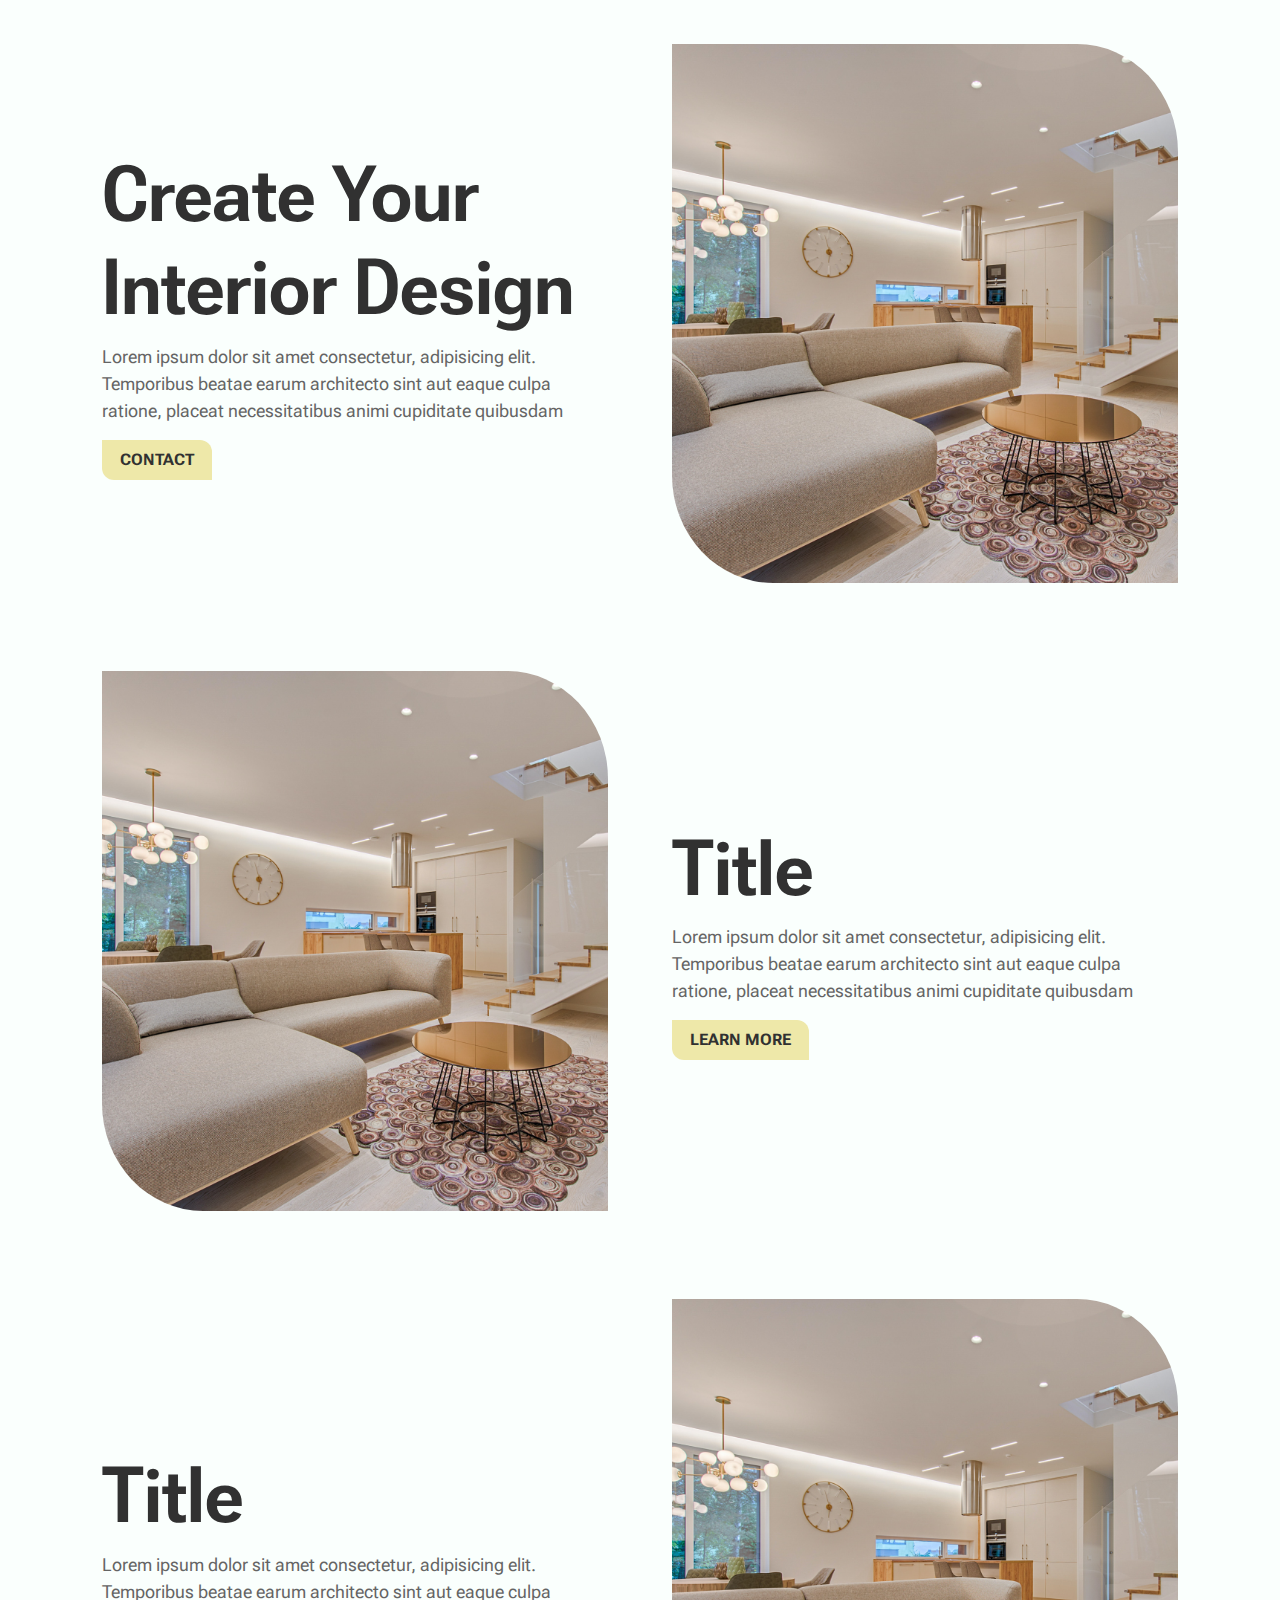
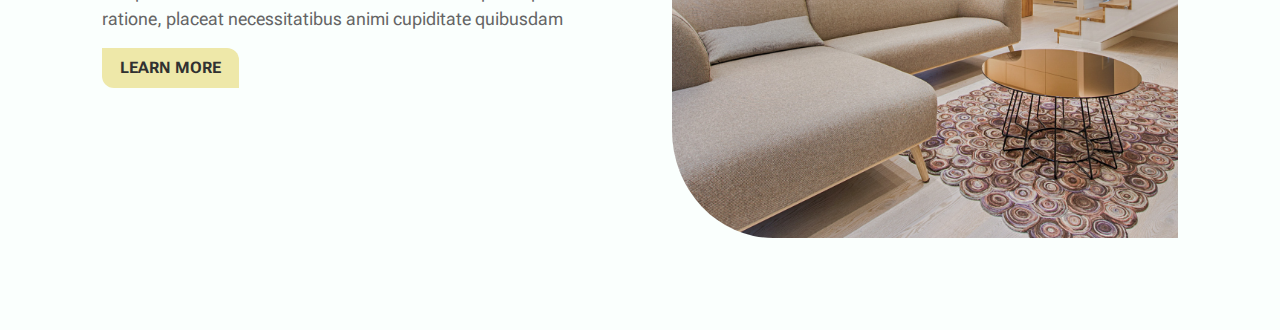
==== index.html @ d5caa7c5 "Responsive design changes, about.html changes" ====
<!DOCTYPE html>
<html lang="en">
<head>
    <meta charset="UTF-8">
    <meta name="viewport" content="width=device-width, initial-scale=1.0">
    <title>TM</title>
    <link rel="stylesheet" href="https://cdn.jsdelivr.net/npm/bootstrap@5.3.3/dist/css/bootstrap.min.css">
    <link rel="preconnect" href="https://fonts.googleapis.com">
    <link rel="preconnect" href="https://fonts.gstatic.com" crossorigin>
    <link href="https://fonts.googleapis.com/css2?family=Roboto+Flex:opsz,wght@8..144,100..1000&family=Ysabeau+SC:wght@1..1000&display=swap" rel="stylesheet">
    <link rel="stylesheet" href="style.css">
    <script src="https://code.jquery.com/jquery-3.7.1.js" integrity="sha256-eKhayi8LEQwp4NKxN+CfCh+3qOVUtJn3QNZ0TciWLP4=" crossorigin="anonymous"></script>
    <script> 
        $(function(){
          $("#header").load("header.html"); 
          $("#footer").load("footer.html"); 
        });
    </script> 
</head>
<body>
    <header id="header" class="stick"></header>

    <main id="main-container">
        <div class="container py-4">
            <div class="row mb-5 justify-content-center align-items-center">
                <div class="col-md d-flex">
                    <div class="content content-text">
                        <h1>Create Your Interior Design</h1>
                        <p>Lorem ipsum dolor sit amet consectetur, adipisicing elit. Temporibus beatae earum architecto sint aut eaque culpa ratione, placeat necessitatibus animi cupiditate quibusdam</p>
                        <a class="cbtn cbtn-contact" href="#" role="button">Contact</a>
                    </div>
                </div>
                <div class="col-sm-8 col-md-6 col-limit">
                    <div class="content content-img">
                        <img src="assets/sample-img.png" alt="">
                    </div>
                </div>
            </div>
            <div class="row flex-row-reverse mb-5 justify-content-center align-items-center">
                <div class="col-md d-flex">
                    <div class="content content-text">
                        <h1>Title</h1>
                        <p>Lorem ipsum dolor sit amet consectetur, adipisicing elit. Temporibus beatae earum architecto sint aut eaque culpa ratione, placeat necessitatibus animi cupiditate quibusdam</p>
                        <a class="cbtn cbtn-contact" href="#" role="button">Learn more</a>
                    </div>
                </div>
                <div class="col-sm-8 col-md-6 col-limit">
                    <div class="content content-img">
                        <img src="assets/sample-img.png" alt="">
                    </div>
                </div>
            </div>
            <div class="row mb-5 justify-content-center align-items-center">
                <div class="col-md d-flex">
                    <div class="content content-text">
                        <h1>Title</h1>
                        <p>Lorem ipsum dolor sit amet consectetur, adipisicing elit. Temporibus beatae earum architecto sint aut eaque culpa ratione, placeat necessitatibus animi cupiditate quibusdam</p>
                        <a class="cbtn cbtn-contact" href="#" role="button">Learn more</a>
                    </div>
                </div>
                <div class="col-sm-8 col-md-6 col-limit">
                    <div class="content content-img">
                        <img src="assets/sample-img.png" alt="">
                    </div>
                </div>
            </div>
        </div>
    </main>

    <footer id="footer"></footer>

    <script src="https://cdn.jsdelivr.net/npm/bootstrap@5.3.3/dist/js/bootstrap.bundle.min.js"></script>
</body>
</html>
---- style.css ----
/* 
#1f6299
#eaf3f1
#fafffd
#eaf3f1
*/
* {
    margin: 0;
    padding: 0;
}

body {
    background-color: #fafffd;
    font-family: "Roboto Flex", sans-serif;
    font-weight: 400;
    color: rgb(49, 49, 49);
}

a {
    text-decoration: none;
}

h1 {
    font-size: 78px;
    font-weight: 600;
}

h2 {
    font-size: 1.5rem;
}

h4 {
    font-weight: bold;
    font-size: 3.7rem;
}

p {
    color: #646464;
    font-size: 18px;
}

span {
    color: #646464;
    font-size: 18px;
}

textarea {
    resize: none;
}

.colors {
    height: 2em;
    width: 200px;
    display: flex;
    position: absolute;
    z-index: -5;
}

.color {
    width: 50px;
}

.font-logo {
    font-family: "Ysabeau SC", sans-serif;
    font-weight: 300;
    color: black;
    text-transform: uppercase;
    font-size: 24px;
}

.font {
    font-family: "Roboto Flex", sans-serif;
    font-weight: 400;
    font-variation-settings:
        "slnt" 0,
        "wdth" 100,
        "GRAD" 0,
        "XOPQ" 96,
        "XTRA" 468,
        "YOPQ" 79,
        "YTAS" 750,
        "YTDE" -203,
        "YTFI" 738,
        "YTLC" 514,
        "YTUC" 712;
}

#nav-top {
    background-color: rgba(250, 255, 253, 0.8);
    backdrop-filter: blur(5px);
    border-bottom: 1px solid #1f6299;
    position: sticky;
    top: 0;
    padding: 20px 50px;
    box-shadow: 0 0 8px rgba(0,0,0,0.3);
    z-index: 5000;
}

.stick {
    position: sticky;
    top: 0;
    z-index: 5000;
}

.nav-menu {
    list-style: none;
    text-transform: uppercase;
}

#nav-menu a {
    color: rgb(49, 49, 49);
    padding: 8px;
}

.btn-outline-custom {
    display: none;
    --bs-btn-color: #eee8a9;
    --bs-btn-border-color: #eee8a9;
    --bs-btn-hover-color: #fff;
    --bs-btn-hover-bg: #eee8a9;
    --bs-btn-hover-border-color: #eee8a9;
    --bs-btn-focus-shadow-rgb: 13,110,253;
    --bs-btn-active-color: #fff;
    --bs-btn-active-bg: #eee8a9;
    --bs-btn-active-border-color: #eee8a9;
    --bs-btn-active-shadow: inset 0 3px 5px rgba(0, 0, 0, 0.125);
    --bs-btn-disabled-color: #eee8a9;
    --bs-btn-disabled-bg: transparent;
    --bs-btn-disabled-border-color: #eee8a9;
    --bs-gradient: none;
}

.brand-img {
    width: 40px;
    height: 40px;
}

.cbtn {
    text-transform: uppercase;
    color: white;
}

.cbtn-signup {
    border-top-right-radius: 12px;
    border-bottom-left-radius: 12px;
    background-color: #1f6299;
    font-size: 18px;
}

.cbtn-contact {
    padding: 8px 18px;
    border-top-right-radius: 12px;
    border-bottom-left-radius: 12px;
    background-color: #eee8a9;
    font-size: 16px;
    min-width: 80px;
    color: rgb(49, 49, 49);
    font-weight: bold;
    align-self: flex-start;
}

.blueprint {
    /* border: 1px solid #447faf;
    background: url(assets/bp-2.png);
    background-size: cover; */
    border-top-right-radius: 12px;
    border-bottom-left-radius: 12px;
    padding: 6px 10px;
    background:  linear-gradient(#447faf 1px, transparent 1px), linear-gradient(to right, #447faf 1px, #1f6299 1px);
    background-size: 15px 15px;
}

#main-container {
    min-height: 700px;
}

.content {
    padding: 20px;
}

.content-text {
    display: flex;
    flex-direction: column;
    justify-content: center;
}

.content-img img {
    width: 100%;
    height: 100%;
    border-top-right-radius: 20%;
    border-bottom-left-radius: 20%;
}

#bot-container {
    background-color: rgb(250, 255, 253);
    border-top: 1px solid #1f6299;
}

#copyright {
    padding: 0.6rem;
    border-top: 1px solid #1f6299;
    text-align: center;
}
#copyright p {
    margin-bottom: 0px;
}
.text-left {
    font-size: 16px;
}
.text-center {
    text-align: center;
}

.nav a {
    color: #646464;
}

.soc-img {
    width: 40px;
    filter: grayscale();
    transition: filter 0.3s ease-in-out;
}

.soc-img:hover {
    filter: none;
}

.section {
    background-color: #eaf3f1;
}

.cont-pad {
    padding-top: 80px;
}

.contact-bg {
    background-color: #eee8a9;
    border-top-right-radius: 2vw;
    border-bottom-left-radius: 2vw;
    height: 100%;
    width: 100%;
    display: flex;
    flex-direction: column;
    justify-content: center;
    padding: 2rem 3rem;
}

.py-c {
    padding: 50px 0;
}

.col-limit {
    max-width: 100%;
}

.list-group-item {
    border: none;
    background: none;
    color: #646464;
}

.list-title {
    font-weight: bold;
    color: black;
}

.list-group {
    border: 1px solid #eee8a9;
}

#btn-contact {
    padding: 1rem;
    border: 1px solid #eee8a9;
    border-radius: 0.375rem;
}

#btn-contact p {
    font-size: 0.8rem;
}

@media (max-width: 390px) {
    h1 {
        font-size: 20px;
    }
    p {
        font-size: 12px;
    }
    .col-limit {
        max-width: 80%;
    }
    h4 {
        font-size: 2rem;
    }
}
@media (min-width: 391px) and (max-width: 575px) {
    h1 {
        font-size: 26px;
    }
    p {
        font-size: 13px;
    }
    .col-limit {
        max-width: 70%;
    }
    h4 {
        font-size: 2.2rem;
    }
}
@media (min-width: 576px) and (max-width: 767px) {
    h1 {
        font-size: 28px;
    }
    p {
        font-size: 14px;
    }
    h4 {
        font-size: 3.5rem;
    }
}
@media (min-width: 768px) and (max-width: 991px) {
    h1 {
        font-size: 30px;
    }
    p {
        font-size: 16px;
    }
    .contact-bg {
        padding: 1rem 3rem;
    }
    .contact-bg h3 {
        font-size: 1.5rem;
    }
    .contact-bg span {
        font-size: 1rem;
    }
}
@media (min-width: 992px) and (max-width: 1199px) {
    h1 {
        font-size: 40px;
    }
}
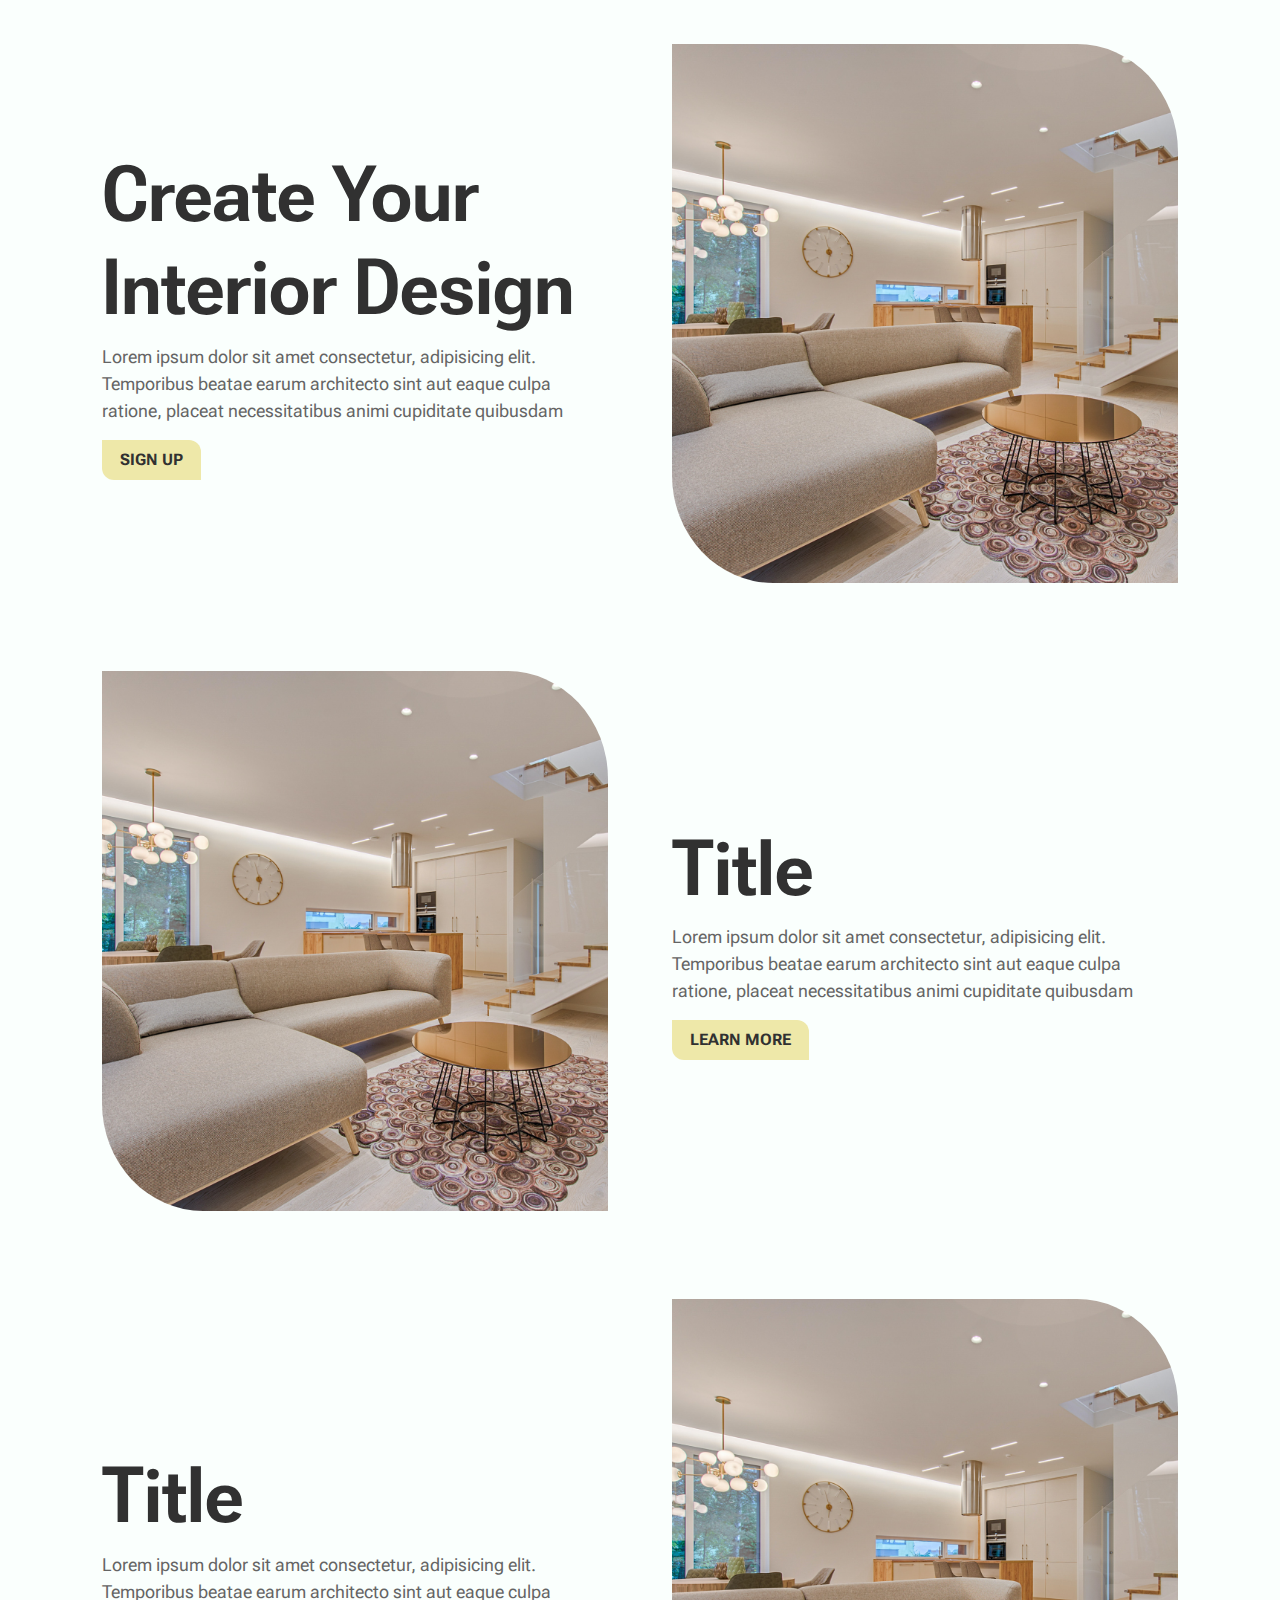
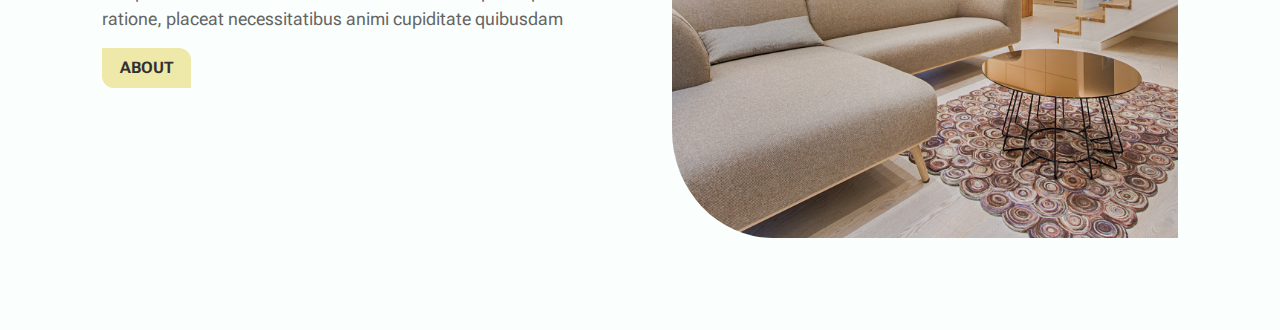
==== commit 4795afd9: "site changes" ====
--- a/index.html
+++ b/index.html
@@ -27,7 +27,7 @@
                     <div class="content content-text">
                         <h1>Create Your Interior Design</h1>
                         <p>Lorem ipsum dolor sit amet consectetur, adipisicing elit. Temporibus beatae earum architecto sint aut eaque culpa ratione, placeat necessitatibus animi cupiditate quibusdam</p>
-                        <a class="cbtn cbtn-contact" href="#" role="button">Contact</a>
+                        <a class="cbtn cbtn-contact" href="#" role="button">Sign up</a>
                     </div>
                 </div>
                 <div class="col-sm-8 col-md-6 col-limit">
@@ -55,7 +55,7 @@
                     <div class="content content-text">
                         <h1>Title</h1>
                         <p>Lorem ipsum dolor sit amet consectetur, adipisicing elit. Temporibus beatae earum architecto sint aut eaque culpa ratione, placeat necessitatibus animi cupiditate quibusdam</p>
-                        <a class="cbtn cbtn-contact" href="#" role="button">Learn more</a>
+                        <a class="cbtn cbtn-contact" href="#" role="button">About</a>
                     </div>
                 </div>
                 <div class="col-sm-8 col-md-6 col-limit">
--- a/style.css
+++ b/style.css
@@ -138,6 +138,7 @@
 .cbtn {
     text-transform: uppercase;
     color: white;
+    border: none;
 }
 
 .cbtn-signup {
@@ -204,9 +205,6 @@
 #copyright p {
     margin-bottom: 0px;
 }
-.text-left {
-    font-size: 16px;
-}
 .text-center {
     text-align: center;
 }
@@ -257,6 +255,11 @@
     border: none;
     background: none;
     color: #646464;
+    transition: all;
+}
+
+.list-group-item-action:hover {
+    font-weight: bold;
 }
 
 .list-title {
@@ -284,12 +287,13 @@
     }
     p {
         font-size: 12px;
+        margin-bottom: 0.2rem;
     }
     .col-limit {
         max-width: 80%;
     }
     h4 {
-        font-size: 2rem;
+        font-size: 1.8rem;
     }
 }
 @media (min-width: 391px) and (max-width: 575px) {
@@ -298,6 +302,7 @@
     }
     p {
         font-size: 13px;
+        margin-bottom: 0.4rem;
     }
     .col-limit {
         max-width: 70%;
@@ -314,7 +319,7 @@
         font-size: 14px;
     }
     h4 {
-        font-size: 3.5rem;
+        font-size: 3.2rem;
     }
 }
 @media (min-width: 768px) and (max-width: 991px) {
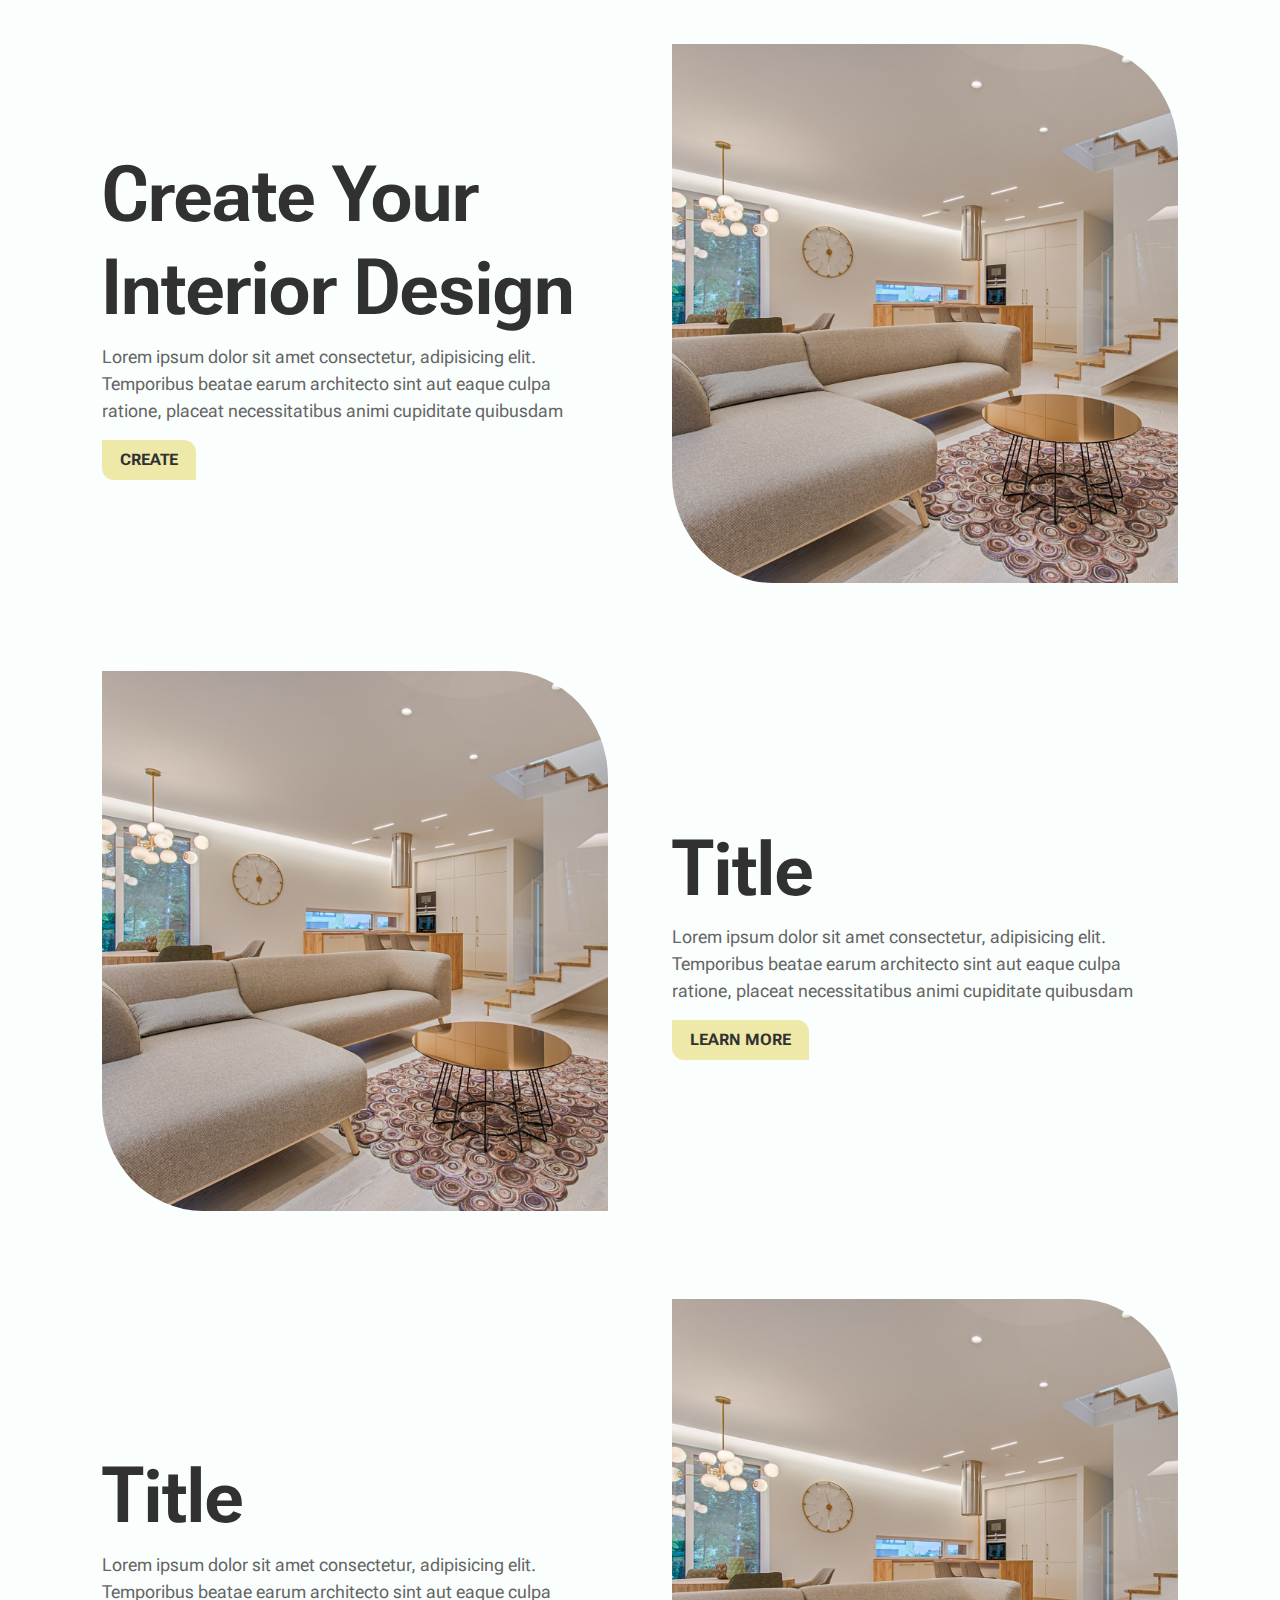
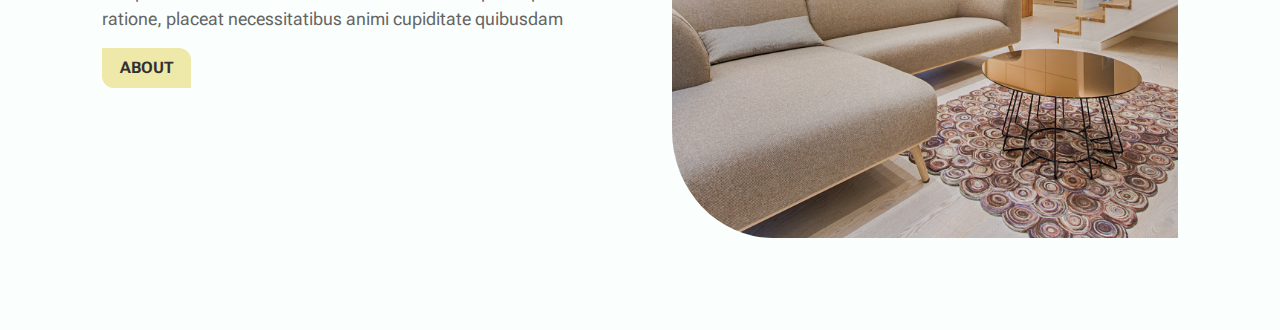
==== commit 75a520bd: "Website Changes" ====
--- a/index.html
+++ b/index.html
@@ -14,11 +14,13 @@
         $(function(){
           $("#header").load("header.html"); 
           $("#footer").load("footer.html"); 
+          $("#signup").load("signup.html"); 
         });
     </script> 
 </head>
 <body>
-    <header id="header" class="stick"></header>
+    <header id="header"></header>
+    <div id="signup"></div>
 
     <main id="main-container">
         <div class="container py-4">
@@ -27,7 +29,7 @@
                     <div class="content content-text">
                         <h1>Create Your Interior Design</h1>
                         <p>Lorem ipsum dolor sit amet consectetur, adipisicing elit. Temporibus beatae earum architecto sint aut eaque culpa ratione, placeat necessitatibus animi cupiditate quibusdam</p>
-                        <a class="cbtn cbtn-contact" href="#" role="button">Sign up</a>
+                        <a class="cbtn cbtn-contact" href="#" role="button">Create</a>
                     </div>
                 </div>
                 <div class="col-sm-8 col-md-6 col-limit">
--- a/style.css
+++ b/style.css
@@ -1,346 +1,458 @@
-/* 
-#1f6299
-#eaf3f1
-#fafffd
-#eaf3f1
-*/
-* {
-    margin: 0;
-    padding: 0;
-}
-
+/* *#1f6299
+ * *#eaf3f1
+ * *#fafffd
+ * *#eee8a9 */
 body {
-    background-color: #fafffd;
-    font-family: "Roboto Flex", sans-serif;
-    font-weight: 400;
-    color: rgb(49, 49, 49);
+  background-color: #fafffd;
+  font-family: "Roboto Flex", sans-serif;
+  font-weight: 400;
+  color: #313131;
 }
 
 a {
-    text-decoration: none;
+  text-decoration: none;
 }
 
 h1 {
-    font-size: 78px;
-    font-weight: 600;
+  font-size: 78px;
+  font-weight: 600;
 }
 
 h2 {
+  font-size: 1.5rem;
+}
+
+h4 {
+  font-weight: bold;
+  font-size: 3.7rem;
+}
+
+h5 {
+  font-weight: bold;
+}
+
+p, span {
+  color: #646464;
+  font-size: 18px;
+}
+
+textarea {
+  resize: none;
+}
+
+button {
+  padding-block: 0;
+  padding-inline: 0;
+}
+
+.font-logo {
+  font-family: "Ysabeau SC", sans-serif;
+  font-weight: 300;
+  color: black;
+  text-transform: uppercase;
+  font-size: 24px;
+}
+
+.font {
+  font-family: "Roboto Flex", sans-serif;
+  font-weight: 400;
+  font-variation-settings: "slnt" 0, "wdth" 100, "GRAD" 0, "XOPQ" 96, "XTRA" 468, "YOPQ" 79, "YTAS" 750, "YTDE" -203, "YTFI" 738, "YTLC" 514, "YTUC" 712;
+}
+
+#nav-top {
+  background-color: rgba(250, 255, 253, 0.8);
+  -webkit-backdrop-filter: blur(5px);
+          backdrop-filter: blur(5px);
+  border-bottom: 1px solid #1f6299;
+  padding: 20px 50px;
+  box-shadow: 0 0 8px rgba(0, 0, 0, 0.3);
+}
+
+#header {
+  position: sticky;
+  top: 0;
+  z-index: 1000;
+}
+
+.nav-menu {
+  text-transform: uppercase;
+}
+
+.btn-outline-custom {
+  display: none;
+  --bs-btn-color:#eee8a9;
+  --bs-btn-border-color:#eee8a9;
+  --bs-btn-hover-color:#fff;
+  --bs-btn-hover-bg:#eee8a9;
+  --bs-btn-hover-border-color:#eee8a9;
+  --bs-btn-focus-shadow-rgb:13,110,253;
+  --bs-btn-active-color:#fff;
+  --bs-btn-active-bg:#eee8a9;
+  --bs-btn-active-border-color:#eee8a9;
+  --bs-btn-active-shadow:inset 0 3px 5px rgba(0, 0, 0, 0.125);
+  --bs-btn-disabled-color:#eee8a9;
+  --bs-btn-disabled-bg:transparent;
+  --bs-btn-disabled-border-color:#eee8a9;
+  --bs-gradient:none;
+}
+
+.brand-img {
+  width: 40px;
+  height: 40px;
+}
+
+.cbtn {
+  text-transform: uppercase;
+  color: white;
+  border: none;
+}
+
+.blueprint {
+  /* border: 1px solid #447faf;
+  * *background: url(assets/bp-2.png);
+  * *background-size: cover; */
+  border-top-right-radius: 12px;
+  border-bottom-left-radius: 12px;
+  padding: 6px 10px;
+  background: linear-gradient(#447faf 1px, transparent 1px), linear-gradient(to right, #447faf 1px, #1f6299 1px);
+  background-size: 15px 15px;
+}
+
+.cbtn-signup {
+  border-top-right-radius: 12px;
+  border-bottom-left-radius: 12px;
+  font-size: 18px;
+}
+
+.cbtn-contact {
+  padding: 8px 18px;
+  border-top-right-radius: 12px;
+  border-bottom-left-radius: 12px;
+  background-color: #eee8a9;
+  font-size: 16px;
+  min-width: 80px;
+  color: #313131;
+  font-weight: bold;
+  align-self: flex-start;
+}
+
+#main-container {
+  min-height: 700px;
+}
+
+.content {
+  padding: 20px;
+}
+
+.content-text {
+  display: flex;
+  flex-direction: column;
+  justify-content: center;
+}
+
+.content-img img {
+  width: 100%;
+  height: 100%;
+  border-top-right-radius: 20%;
+  border-bottom-left-radius: 20%;
+}
+
+#bot-container {
+  background-color: #fafffd;
+  border-top: 1px solid #1f6299;
+}
+
+#copyright {
+  padding: 0.6rem;
+  border-top: 1px solid #1f6299;
+  text-align: center;
+}
+#copyright p {
+  margin-bottom: 0px;
+}
+
+.text-center {
+  text-align: center;
+}
+
+.nav a {
+  color: #646464;
+}
+
+.soc-img {
+  width: 40px;
+  filter: grayscale(1);
+  transition: filter 0.3s ease-in-out;
+}
+.soc-img:hover {
+  filter: none;
+}
+
+.section {
+  background-color: #eaf3f1;
+}
+
+.cont-pad {
+  padding-top: 80px;
+}
+
+.contact-bg {
+  background-color: #eee8a9;
+  border-top-right-radius: 2vw;
+  border-bottom-left-radius: 2vw;
+  height: 100%;
+  width: 100%;
+  display: flex;
+  flex-direction: column;
+  justify-content: center;
+  padding: 2rem 3rem;
+}
+
+.py-c {
+  padding: 50px 0;
+}
+
+.col-limit {
+  max-width: 100%;
+}
+
+.list-group-item {
+  border: none;
+  background: none;
+  color: #646464;
+  transition: all;
+}
+
+.list-group-item-action:hover {
+  font-weight: bold;
+}
+
+.list-title {
+  font-weight: bold;
+  color: black;
+}
+
+.list-group {
+  border: 1px solid #eee8a9;
+}
+
+#btn-contact {
+  padding: 1rem;
+  border: 1px solid #eee8a9;
+  border-radius: 0.375rem;
+}
+#btn-contact p {
+  font-size: 0.8rem;
+}
+
+.bordered-element {
+  background-color: #fafffd;
+  padding: 1rem;
+  border: 1px solid #eee8a9;
+  border-radius: 0.375rem;
+}
+
+.search-pad {
+  padding: 0;
+  overflow: hidden;
+}
+
+.accordion-item {
+  padding: 0.6rem;
+}
+
+.accordion-button {
+  font-weight: 400;
+  margin-bottom: 10px;
+}
+
+.accordion-button:not(.collapsed)::after {
+  background-image: url("data:image/svg+xml,%3csvg xmlns='http://www.w3.org/2000/svg' viewBox='0 0 16 16' fill='%230c63e4'%3e%3cpath fill-rule='evenodd' d='M1.646 4.646a.5.5 0 0 1 .708 0L8 10.293l5.646-5.647a.5.5 0 0 1 .708.708l-6 6a.5.5 0 0 1-.708 0l-6-6a.5.5 0 0 1 0-.708z'/%3e%3c/svg%3e");
+  transform: rotate(-180deg);
+}
+
+.accordion-button::after {
+  flex-shrink: 0;
+  width: 1.25rem;
+  height: 1.25rem;
+  margin-left: auto;
+  content: "";
+  background-image: url("data:image/svg+xml,%3csvg xmlns='http://www.w3.org/2000/svg' viewBox='0 0 16 16' fill='%23212529'%3e%3cpath fill-rule='evenodd' d='M1.646 4.646a.5.5 0 0 1 .708 0L8 10.293l5.646-5.647a.5.5 0 0 1 .708.708l-6 6a.5.5 0 0 1-.708 0l-6-6a.5.5 0 0 1 0-.708z'/%3e%3c/svg%3e");
+  background-repeat: no-repeat;
+  background-size: 1.25rem;
+  transition: transform 0.2s ease-in-out;
+}
+
+.check-color {
+  display: flex;
+  align-items: center;
+}
+
+.color {
+  width: 1rem;
+  height: 1rem;
+  border-radius: 0.25em;
+  margin-right: 4px;
+  border: 1px solid black;
+}
+
+.color-pink {
+  background-color: #f0aabb;
+}
+
+.color-purple {
+  background-color: #a64dda;
+}
+
+.color-green {
+  background-color: #45c264;
+}
+
+.color-blue {
+  background-color: #3661f1;
+}
+
+.color-yellow {
+  background-color: #f1ef45;
+}
+
+.input-search {
+  background: #eee8a9;
+}
+
+.form-range::-webkit-slider-runnable-track {
+  background: #eee8a9;
+}
+
+.form-range::-webkit-slider-thumb {
+  background: #1f6299;
+}
+
+.form-range:focus::-webkit-slider-thumb {
+  box-shadow: none;
+}
+
+.form-control {
+  border: none;
+  border-radius: 0;
+}
+
+.form-control:focus {
+  background: #eee8a9;
+  box-shadow: none;
+}
+
+.fade {
+  transition: opacity 0.05s linear;
+}
+
+.modal {
+  --bs-modal-width: 380px;
+}
+
+.modal-content {
+  border-radius: 0;
+}
+
+.modal-header {
+  border-bottom-color: #eee8a9;
+}
+
+.modal-footer {
+  border-top-color: #eee8a9;
+}
+
+.card-img-top {
+  width: 60%;
+}
+
+.card-footer {
+  padding: 1rem;
+  background: none;
+  border: none;
+}
+
+.card {
+  border-radius: 0;
+  border-color: #eee8a9;
+  background: #fafffd;
+  box-shadow: rgba(99, 99, 99, 0.2) 0px 2px 5px 0px;
+}
+
+.card-serv {
+  transition: transform 0.1s ease-in, z-index;
+}
+
+.card-serv:hover {
+  transform: scale(105%);
+  z-index: 100;
+}
+
+@media (max-width: 575px) {
+  .modal {
+    --bs-modal-margin: 1.75rem;
+  }
+}
+@media (max-width: 390px) {
+  h1 {
+    font-size: 20px;
+  }
+  p {
+    font-size: 12px;
+    margin-bottom: 0.2rem;
+  }
+  .col-limit {
+    max-width: 80%;
+  }
+  h4 {
+    font-size: 1.8rem;
+  }
+}
+@media (min-width: 391px) and (max-width: 575px) {
+  h1 {
+    font-size: 26px;
+  }
+  p {
+    font-size: 13px;
+    margin-bottom: 0.4rem;
+  }
+  .col-limit {
+    max-width: 70%;
+  }
+  h4 {
+    font-size: 2.2rem;
+  }
+}
+@media (min-width: 576px) and (max-width: 767px) {
+  h1 {
+    font-size: 28px;
+  }
+  p {
+    font-size: 14px;
+  }
+  h4 {
+    font-size: 3.2rem;
+  }
+}
+@media (min-width: 768px) and (max-width: 991px) {
+  h1 {
+    font-size: 30px;
+  }
+  p {
+    font-size: 16px;
+  }
+  .contact-bg {
+    padding: 1rem 3rem;
+  }
+  .contact-bg h3 {
     font-size: 1.5rem;
-}
-
-h4 {
-    font-weight: bold;
-    font-size: 3.7rem;
-}
-
-p {
-    color: #646464;
-    font-size: 18px;
-}
-
-span {
-    color: #646464;
-    font-size: 18px;
-}
-
-textarea {
-    resize: none;
-}
-
-.colors {
-    height: 2em;
-    width: 200px;
-    display: flex;
-    position: absolute;
-    z-index: -5;
-}
-
-.color {
-    width: 50px;
-}
-
-.font-logo {
-    font-family: "Ysabeau SC", sans-serif;
-    font-weight: 300;
-    color: black;
-    text-transform: uppercase;
-    font-size: 24px;
-}
-
-.font {
-    font-family: "Roboto Flex", sans-serif;
-    font-weight: 400;
-    font-variation-settings:
-        "slnt" 0,
-        "wdth" 100,
-        "GRAD" 0,
-        "XOPQ" 96,
-        "XTRA" 468,
-        "YOPQ" 79,
-        "YTAS" 750,
-        "YTDE" -203,
-        "YTFI" 738,
-        "YTLC" 514,
-        "YTUC" 712;
-}
-
-#nav-top {
-    background-color: rgba(250, 255, 253, 0.8);
-    backdrop-filter: blur(5px);
-    border-bottom: 1px solid #1f6299;
-    position: sticky;
-    top: 0;
-    padding: 20px 50px;
-    box-shadow: 0 0 8px rgba(0,0,0,0.3);
-    z-index: 5000;
-}
-
-.stick {
-    position: sticky;
-    top: 0;
-    z-index: 5000;
-}
-
-.nav-menu {
-    list-style: none;
-    text-transform: uppercase;
-}
-
-#nav-menu a {
-    color: rgb(49, 49, 49);
-    padding: 8px;
-}
-
-.btn-outline-custom {
-    display: none;
-    --bs-btn-color: #eee8a9;
-    --bs-btn-border-color: #eee8a9;
-    --bs-btn-hover-color: #fff;
-    --bs-btn-hover-bg: #eee8a9;
-    --bs-btn-hover-border-color: #eee8a9;
-    --bs-btn-focus-shadow-rgb: 13,110,253;
-    --bs-btn-active-color: #fff;
-    --bs-btn-active-bg: #eee8a9;
-    --bs-btn-active-border-color: #eee8a9;
-    --bs-btn-active-shadow: inset 0 3px 5px rgba(0, 0, 0, 0.125);
-    --bs-btn-disabled-color: #eee8a9;
-    --bs-btn-disabled-bg: transparent;
-    --bs-btn-disabled-border-color: #eee8a9;
-    --bs-gradient: none;
-}
-
-.brand-img {
-    width: 40px;
-    height: 40px;
-}
-
-.cbtn {
-    text-transform: uppercase;
-    color: white;
-    border: none;
-}
-
-.cbtn-signup {
-    border-top-right-radius: 12px;
-    border-bottom-left-radius: 12px;
-    background-color: #1f6299;
-    font-size: 18px;
-}
-
-.cbtn-contact {
-    padding: 8px 18px;
-    border-top-right-radius: 12px;
-    border-bottom-left-radius: 12px;
-    background-color: #eee8a9;
-    font-size: 16px;
-    min-width: 80px;
-    color: rgb(49, 49, 49);
-    font-weight: bold;
-    align-self: flex-start;
-}
-
-.blueprint {
-    /* border: 1px solid #447faf;
-    background: url(assets/bp-2.png);
-    background-size: cover; */
-    border-top-right-radius: 12px;
-    border-bottom-left-radius: 12px;
-    padding: 6px 10px;
-    background:  linear-gradient(#447faf 1px, transparent 1px), linear-gradient(to right, #447faf 1px, #1f6299 1px);
-    background-size: 15px 15px;
-}
-
-#main-container {
-    min-height: 700px;
-}
-
-.content {
-    padding: 20px;
-}
-
-.content-text {
-    display: flex;
-    flex-direction: column;
-    justify-content: center;
-}
-
-.content-img img {
-    width: 100%;
-    height: 100%;
-    border-top-right-radius: 20%;
-    border-bottom-left-radius: 20%;
-}
-
-#bot-container {
-    background-color: rgb(250, 255, 253);
-    border-top: 1px solid #1f6299;
-}
-
-#copyright {
-    padding: 0.6rem;
-    border-top: 1px solid #1f6299;
-    text-align: center;
-}
-#copyright p {
-    margin-bottom: 0px;
-}
-.text-center {
-    text-align: center;
-}
-
-.nav a {
-    color: #646464;
-}
-
-.soc-img {
-    width: 40px;
-    filter: grayscale();
-    transition: filter 0.3s ease-in-out;
-}
-
-.soc-img:hover {
-    filter: none;
-}
-
-.section {
-    background-color: #eaf3f1;
-}
-
-.cont-pad {
-    padding-top: 80px;
-}
-
-.contact-bg {
-    background-color: #eee8a9;
-    border-top-right-radius: 2vw;
-    border-bottom-left-radius: 2vw;
-    height: 100%;
-    width: 100%;
-    display: flex;
-    flex-direction: column;
-    justify-content: center;
-    padding: 2rem 3rem;
-}
-
-.py-c {
-    padding: 50px 0;
-}
-
-.col-limit {
-    max-width: 100%;
-}
-
-.list-group-item {
-    border: none;
-    background: none;
-    color: #646464;
-    transition: all;
-}
-
-.list-group-item-action:hover {
-    font-weight: bold;
-}
-
-.list-title {
-    font-weight: bold;
-    color: black;
-}
-
-.list-group {
-    border: 1px solid #eee8a9;
-}
-
-#btn-contact {
-    padding: 1rem;
-    border: 1px solid #eee8a9;
-    border-radius: 0.375rem;
-}
-
-#btn-contact p {
-    font-size: 0.8rem;
-}
-
-@media (max-width: 390px) {
-    h1 {
-        font-size: 20px;
-    }
-    p {
-        font-size: 12px;
-        margin-bottom: 0.2rem;
-    }
-    .col-limit {
-        max-width: 80%;
-    }
-    h4 {
-        font-size: 1.8rem;
-    }
-}
-@media (min-width: 391px) and (max-width: 575px) {
-    h1 {
-        font-size: 26px;
-    }
-    p {
-        font-size: 13px;
-        margin-bottom: 0.4rem;
-    }
-    .col-limit {
-        max-width: 70%;
-    }
-    h4 {
-        font-size: 2.2rem;
-    }
-}
-@media (min-width: 576px) and (max-width: 767px) {
-    h1 {
-        font-size: 28px;
-    }
-    p {
-        font-size: 14px;
-    }
-    h4 {
-        font-size: 3.2rem;
-    }
-}
-@media (min-width: 768px) and (max-width: 991px) {
-    h1 {
-        font-size: 30px;
-    }
-    p {
-        font-size: 16px;
-    }
-    .contact-bg {
-        padding: 1rem 3rem;
-    }
-    .contact-bg h3 {
-        font-size: 1.5rem;
-    }
-    .contact-bg span {
-        font-size: 1rem;
-    }
+  }
+  .contact-bg span {
+    font-size: 1rem;
+  }
 }
 @media (min-width: 992px) and (max-width: 1199px) {
-    h1 {
-        font-size: 40px;
-    }
-}+  h1 {
+    font-size: 40px;
+  }
+}/*# sourceMappingURL=style.css.map */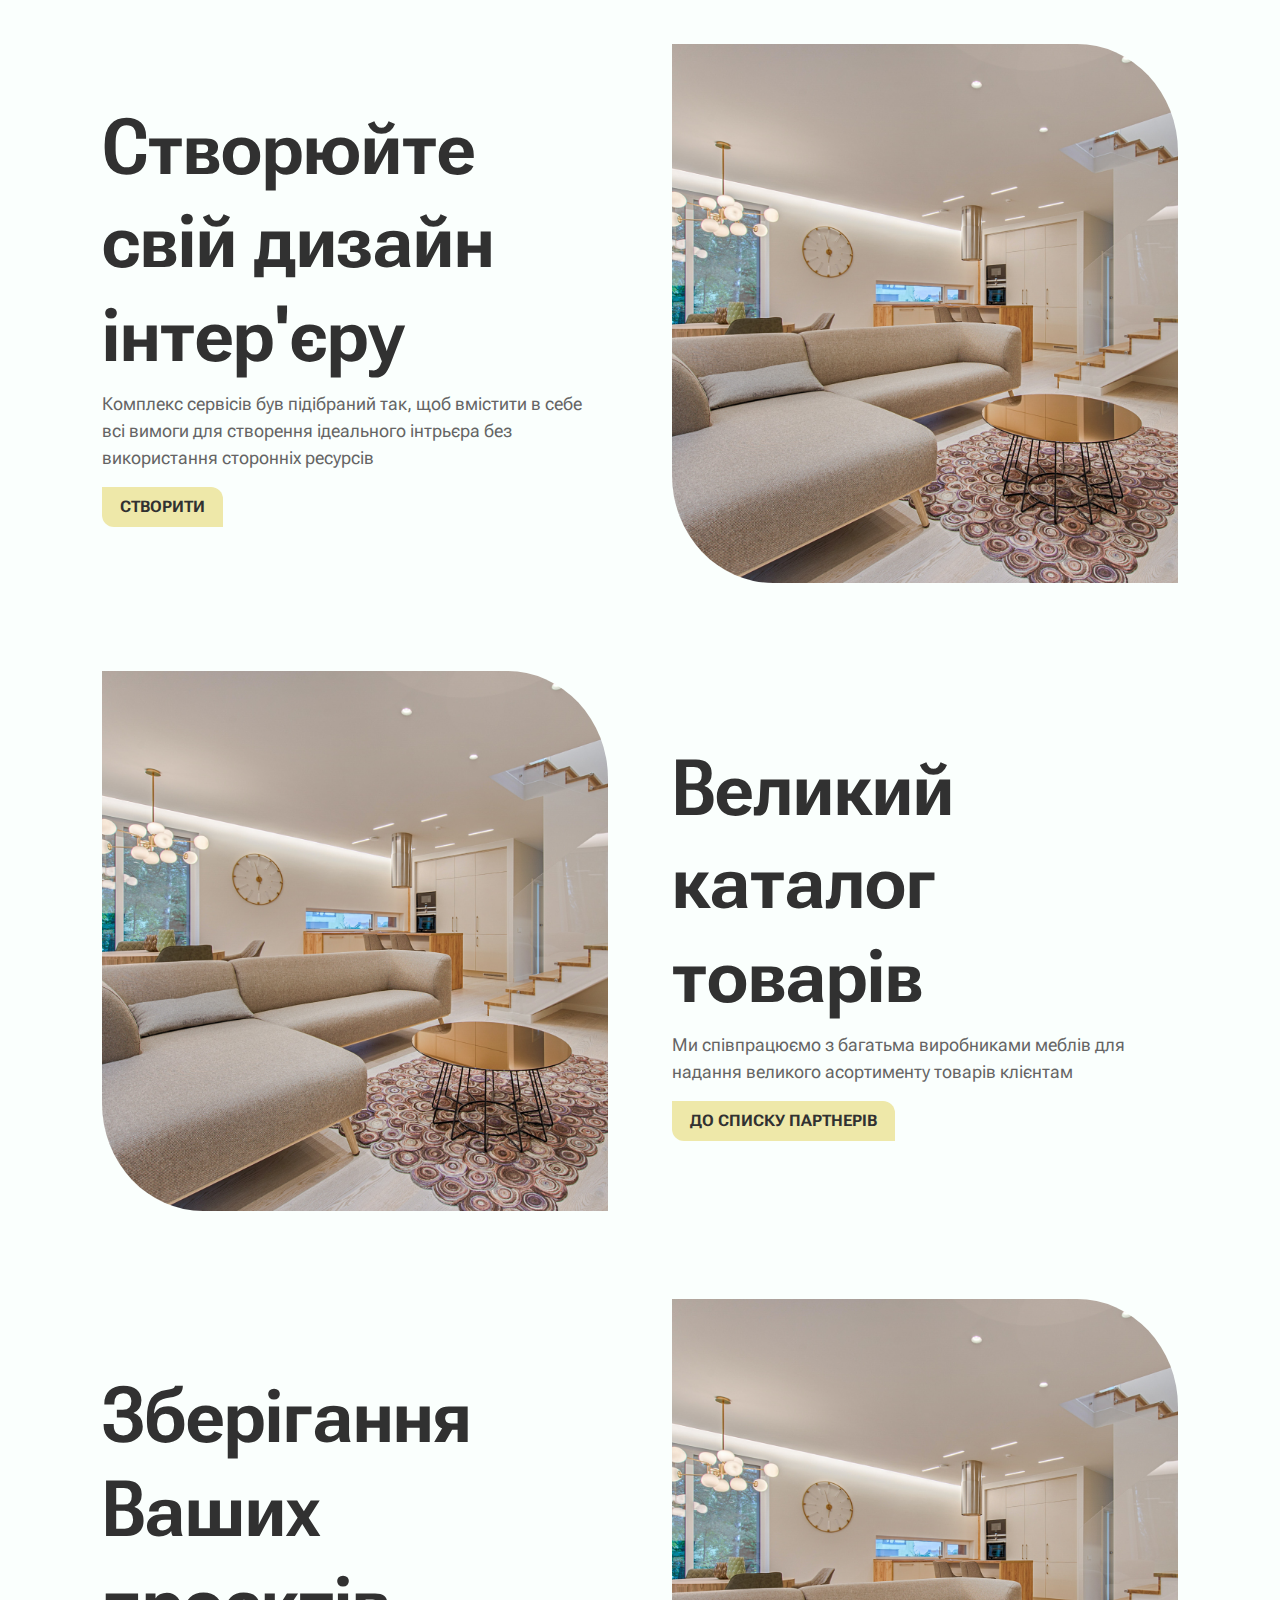
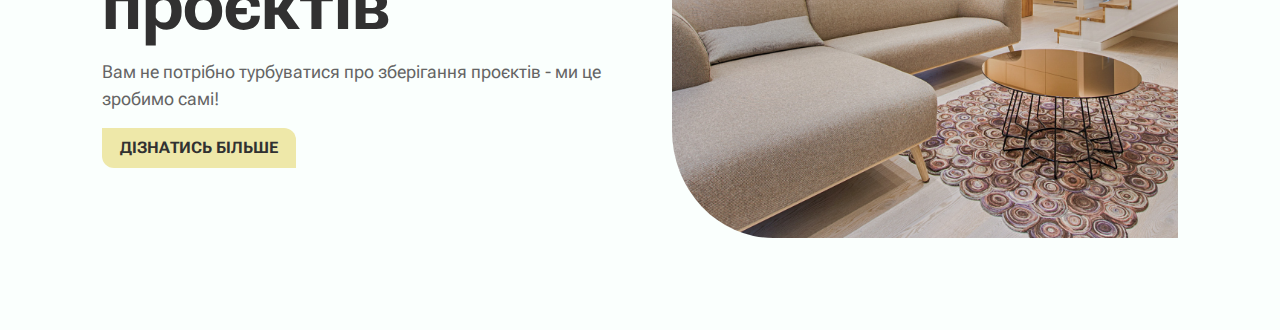
==== commit 01faba00: "Translated to Ukrainian" ====
--- a/index.html
+++ b/index.html
@@ -3,7 +3,7 @@
 <head>
     <meta charset="UTF-8">
     <meta name="viewport" content="width=device-width, initial-scale=1.0">
-    <title>TM</title>
+    <title>Archan - Дизайн інтер'єру</title>
     <link rel="stylesheet" href="https://cdn.jsdelivr.net/npm/bootstrap@5.3.3/dist/css/bootstrap.min.css">
     <link rel="preconnect" href="https://fonts.googleapis.com">
     <link rel="preconnect" href="https://fonts.gstatic.com" crossorigin>
@@ -27,9 +27,9 @@
             <div class="row mb-5 justify-content-center align-items-center">
                 <div class="col-md d-flex">
                     <div class="content content-text">
-                        <h1>Create Your Interior Design</h1>
-                        <p>Lorem ipsum dolor sit amet consectetur, adipisicing elit. Temporibus beatae earum architecto sint aut eaque culpa ratione, placeat necessitatibus animi cupiditate quibusdam</p>
-                        <a class="cbtn cbtn-contact" href="#" role="button">Create</a>
+                        <h1>Створюйте свій дизайн інтер'єру</h1>
+                        <p>Комплекс сервісів був підібраний так, щоб вмістити в себе всі вимоги для створення ідеального інтрьєра без використання сторонніх ресурсів</p>
+                        <a class="cbtn cbtn-contact" href="interior.html" role="button">Створити</a>
                     </div>
                 </div>
                 <div class="col-sm-8 col-md-6 col-limit">
@@ -41,9 +41,9 @@
             <div class="row flex-row-reverse mb-5 justify-content-center align-items-center">
                 <div class="col-md d-flex">
                     <div class="content content-text">
-                        <h1>Title</h1>
-                        <p>Lorem ipsum dolor sit amet consectetur, adipisicing elit. Temporibus beatae earum architecto sint aut eaque culpa ratione, placeat necessitatibus animi cupiditate quibusdam</p>
-                        <a class="cbtn cbtn-contact" href="#" role="button">Learn more</a>
+                        <h1>Великий каталог товарів</h1>
+                        <p>Ми співпрацюємо з багатьма виробниками меблів для надання великого асортименту товарів клієнтам</p>
+                        <a class="cbtn cbtn-contact" href="about.html#list-item-3" role="button">До списку партнерів</a>
                     </div>
                 </div>
                 <div class="col-sm-8 col-md-6 col-limit">
@@ -55,9 +55,9 @@
             <div class="row mb-5 justify-content-center align-items-center">
                 <div class="col-md d-flex">
                     <div class="content content-text">
-                        <h1>Title</h1>
-                        <p>Lorem ipsum dolor sit amet consectetur, adipisicing elit. Temporibus beatae earum architecto sint aut eaque culpa ratione, placeat necessitatibus animi cupiditate quibusdam</p>
-                        <a class="cbtn cbtn-contact" href="#" role="button">About</a>
+                        <h1>Зберігання Ваших проєктів</h1>
+                        <p>Вам не потрібно турбуватися про зберігання проєктів - ми це зробимо самі!</p>
+                        <a class="cbtn cbtn-contact" href="about.html#list-item-2" role="button">Дізнатись більше</a>
                     </div>
                 </div>
                 <div class="col-sm-8 col-md-6 col-limit">
--- a/style.css
+++ b/style.css
@@ -332,12 +332,11 @@
   box-shadow: none;
 }
 
-.form-control {
+.form-control-s {
   border: none;
   border-radius: 0;
 }
-
-.form-control:focus {
+.form-control-s:focus {
   background: #eee8a9;
   box-shadow: none;
 }
@@ -382,12 +381,50 @@
 .card-serv {
   transition: transform 0.1s ease-in, z-index;
 }
-
 .card-serv:hover {
   transform: scale(105%);
   z-index: 100;
 }
 
+.card-item {
+  background-color: #fafffd;
+  box-shadow: none;
+  border-radius: 0 20px 0 20px;
+}
+.card-item img {
+  width: 100%;
+  height: 300px;
+  -o-object-fit: cover;
+     object-fit: cover;
+  border-top-right-radius: 20px;
+}
+.card-item .card-text {
+  font-family: "Anuphan", sans-serif;
+  color: #1f6299;
+}
+
+.card-body h5 {
+  font-size: 1rem;
+}
+
+.manuf {
+  background-color: rgba(0, 0, 0, 0.08);
+  border-top-right-radius: 20px;
+  position: absolute;
+  padding: 0.4rem;
+  width: 100%;
+  z-index: 5;
+}
+
+.page-item.active .page-link {
+  background-color: #1f6299;
+  border-color: #1f6299;
+}
+
+.page-link {
+  color: #1f6299;
+}
+
 @media (max-width: 575px) {
   .modal {
     --bs-modal-margin: 1.75rem;
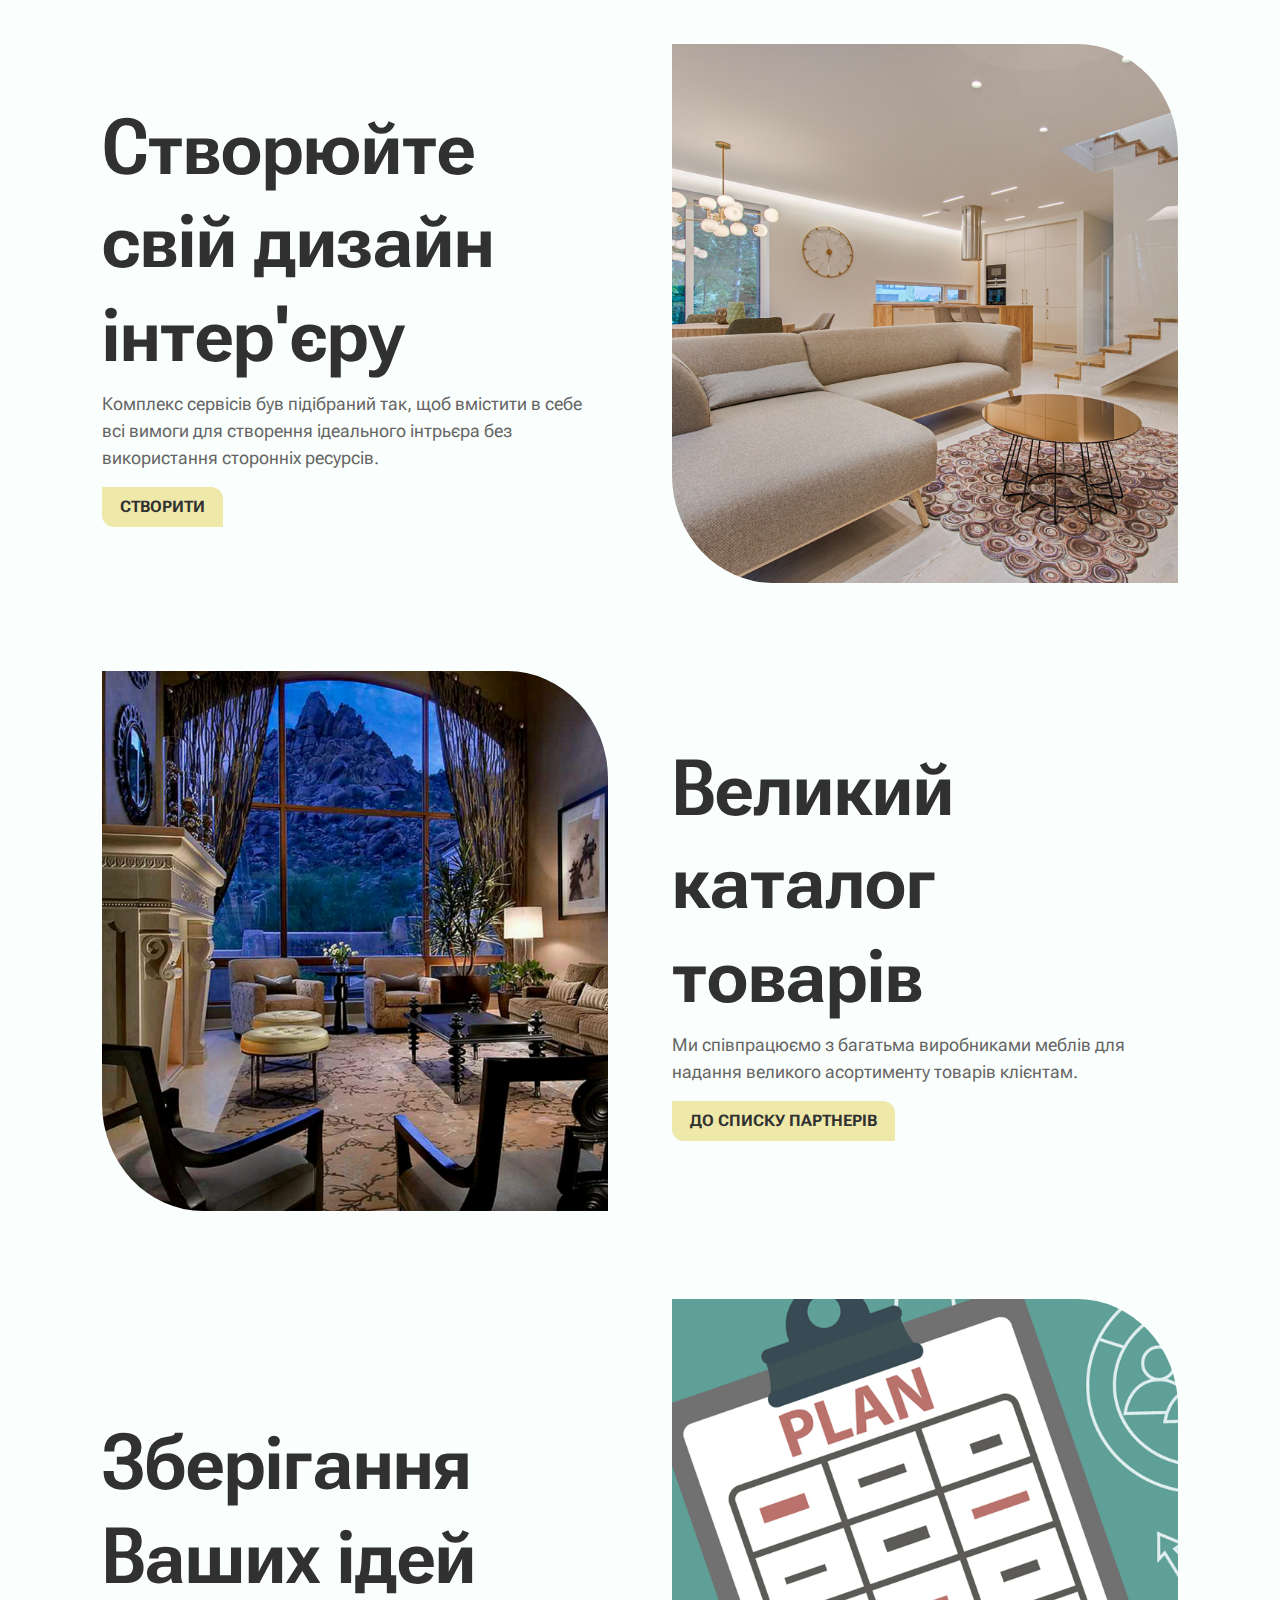
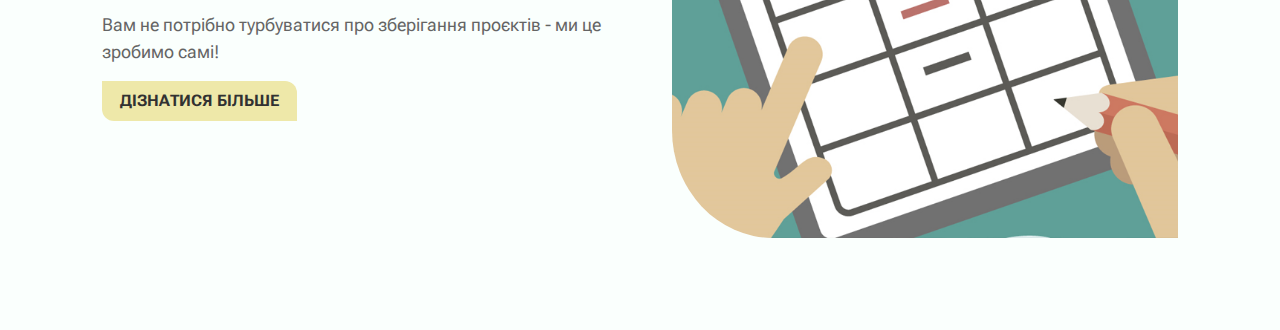
==== commit 06e194f3: "Information changes" ====
--- a/index.html
+++ b/index.html
@@ -28,8 +28,8 @@
                 <div class="col-md d-flex">
                     <div class="content content-text">
                         <h1>Створюйте свій дизайн інтер'єру</h1>
-                        <p>Комплекс сервісів був підібраний так, щоб вмістити в себе всі вимоги для створення ідеального інтрьєра без використання сторонніх ресурсів</p>
-                        <a class="cbtn cbtn-contact" href="interior.html" role="button">Створити</a>
+                        <p>Комплекс сервісів був підібраний так, щоб вмістити в себе всі вимоги для створення ідеального інтрьєра без використання сторонніх ресурсів.</p>
+                        <button type="button" class="cbtn cbtn-contact" data-bs-toggle="modal" data-bs-target="#exampleModal">Створити</a>
                     </div>
                 </div>
                 <div class="col-sm-8 col-md-6 col-limit">
@@ -42,27 +42,27 @@
                 <div class="col-md d-flex">
                     <div class="content content-text">
                         <h1>Великий каталог товарів</h1>
-                        <p>Ми співпрацюємо з багатьма виробниками меблів для надання великого асортименту товарів клієнтам</p>
+                        <p>Ми співпрацюємо з багатьма виробниками меблів для надання великого асортименту товарів клієнтам.</p>
                         <a class="cbtn cbtn-contact" href="about.html#list-item-3" role="button">До списку партнерів</a>
                     </div>
                 </div>
                 <div class="col-sm-8 col-md-6 col-limit">
                     <div class="content content-img">
-                        <img src="assets/sample-img.png" alt="">
+                        <img src="assets/sample-img2.png" alt="">
                     </div>
                 </div>
             </div>
             <div class="row mb-5 justify-content-center align-items-center">
                 <div class="col-md d-flex">
                     <div class="content content-text">
-                        <h1>Зберігання Ваших проєктів</h1>
+                        <h1>Зберігання Ваших ідей</h1>
                         <p>Вам не потрібно турбуватися про зберігання проєктів - ми це зробимо самі!</p>
-                        <a class="cbtn cbtn-contact" href="about.html#list-item-2" role="button">Дізнатись більше</a>
+                        <a class="cbtn cbtn-contact" href="about.html#list-item-2" role="button">Дізнатися більше</a>
                     </div>
                 </div>
                 <div class="col-sm-8 col-md-6 col-limit">
                     <div class="content content-img">
-                        <img src="assets/sample-img.png" alt="">
+                        <img src="assets/sample-img3.png" alt="">
                     </div>
                 </div>
             </div>
--- a/style.css
+++ b/style.css
@@ -236,6 +236,10 @@
   border: 1px solid #eee8a9;
 }
 
+.partners {
+  list-style: none;
+}
+
 #btn-contact {
   padding: 1rem;
   border: 1px solid #eee8a9;
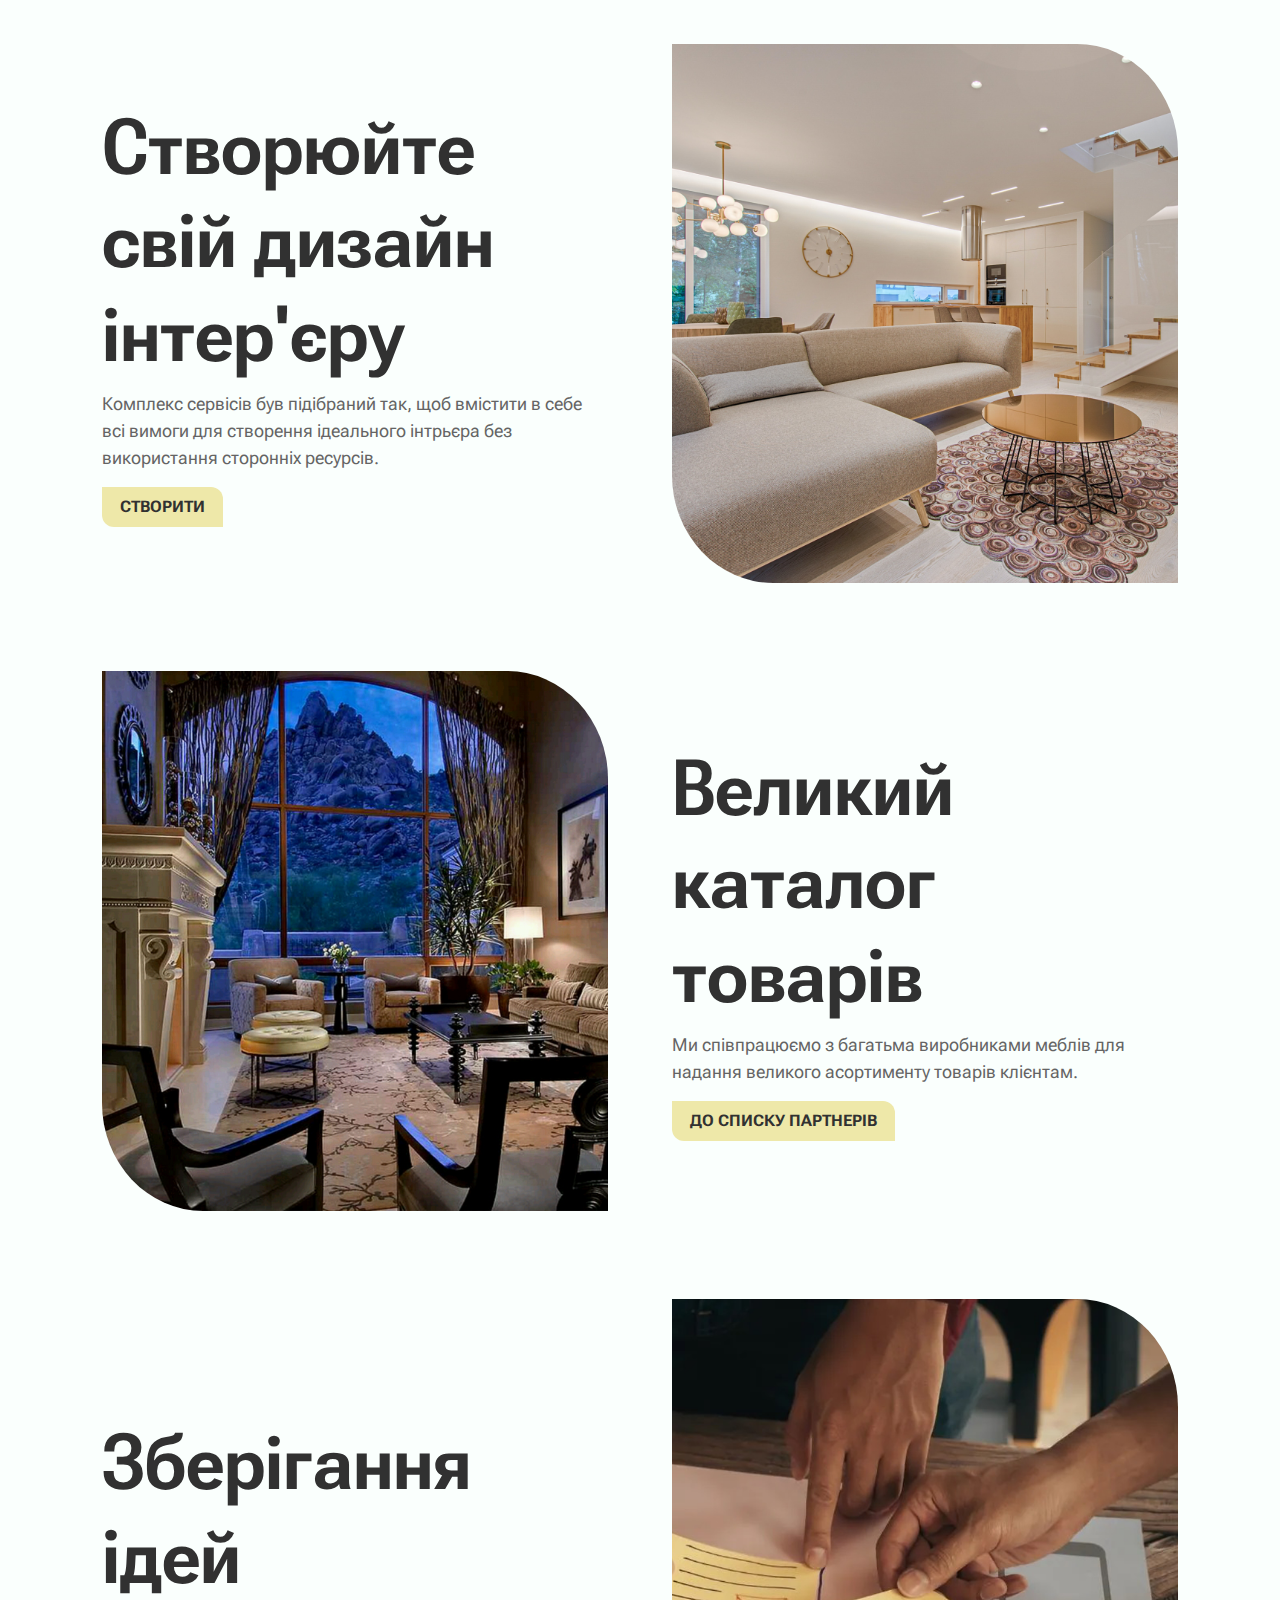
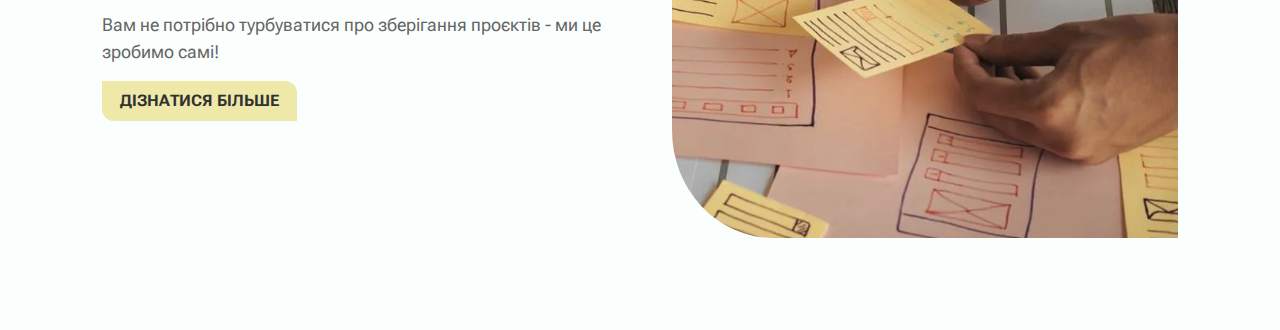
==== commit a849cc9f: "changed img" ====
--- a/index.html
+++ b/index.html
@@ -55,7 +55,7 @@
             <div class="row mb-5 justify-content-center align-items-center">
                 <div class="col-md d-flex">
                     <div class="content content-text">
-                        <h1>Зберігання Ваших ідей</h1>
+                        <h1>Зберігання ідей</h1>
                         <p>Вам не потрібно турбуватися про зберігання проєктів - ми це зробимо самі!</p>
                         <a class="cbtn cbtn-contact" href="about.html#list-item-2" role="button">Дізнатися більше</a>
                     </div>
